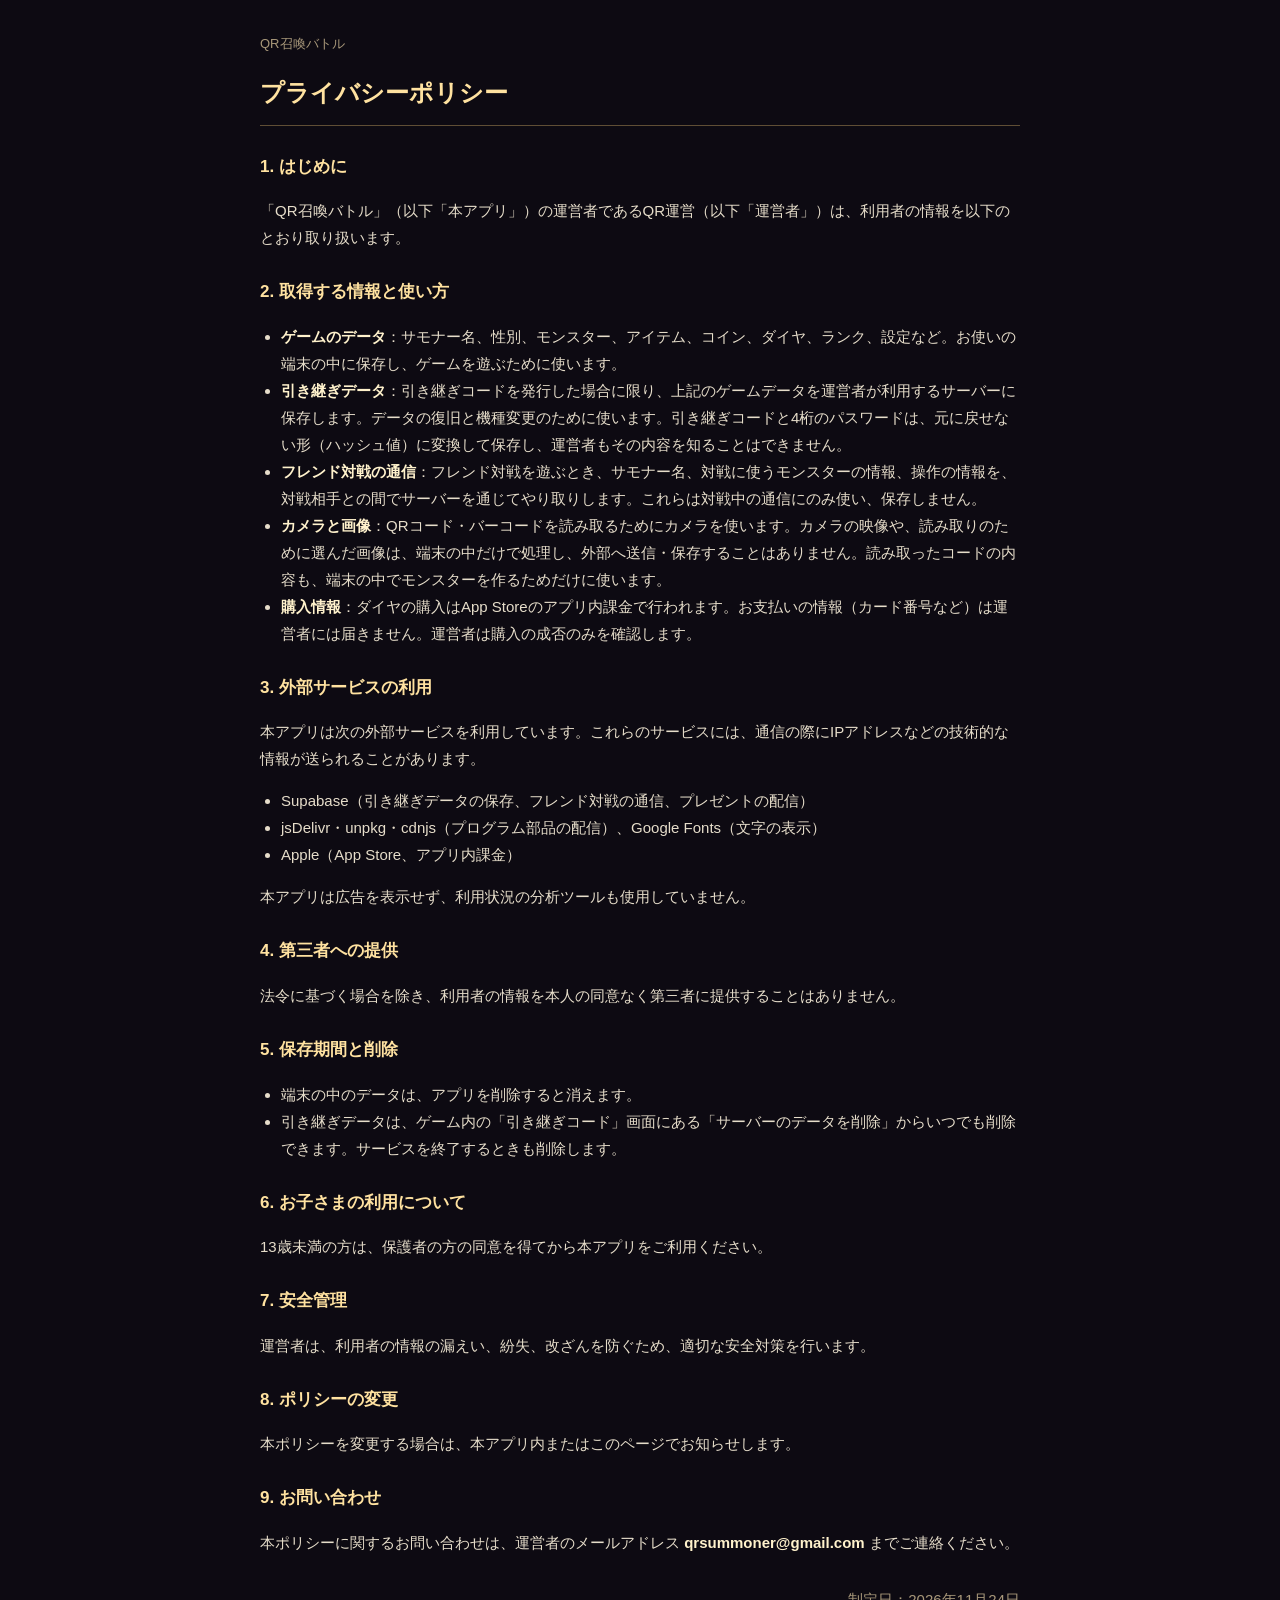
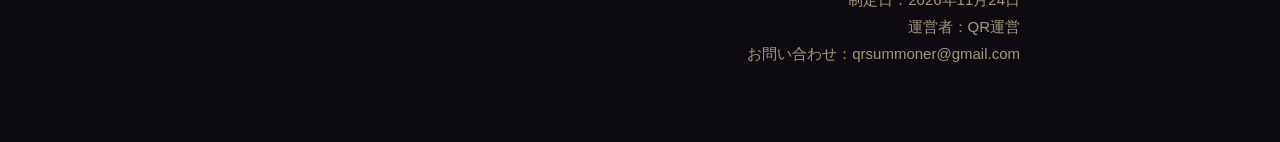
==== privacy.html @ c63cae7f "Add files via upload" ====
<!DOCTYPE html>
<html lang="ja"><head><meta charset="utf-8"><meta name="viewport" content="width=device-width,initial-scale=1">
<title>プライバシーポリシー｜QR召喚バトル</title>
<style>body{margin:0;background:#0d0a12;color:#e6ddca;font:15px/1.8 -apple-system,"Hiragino Sans","Noto Sans JP",sans-serif}
main{max-width:760px;margin:0 auto;padding:32px 20px 60px}h1{font-size:24px;color:#ffe2a0;border-bottom:1px solid rgba(217,180,106,.4);padding-bottom:10px}
h3{color:#ffe2a0;margin:26px 0 6px;font-size:17px}b{color:#fff2cc}ul,ol{padding-left:1.4em}.lgD{color:#a8987a;text-align:right;margin-top:30px}
.app{color:#a8987a;font-size:13px;margin:0}</style></head>
<body><main><p class="app">QR召喚バトル</p><h1>プライバシーポリシー</h1>
<h3>1. はじめに</h3>
<p>「QR召喚バトル」（以下「本アプリ」）の運営者であるQR運営（以下「運営者」）は、利用者の情報を以下のとおり取り扱います。</p>
<h3>2. 取得する情報と使い方</h3>
<ul>
<li><b>ゲームのデータ</b>：サモナー名、性別、モンスター、アイテム、コイン、ダイヤ、ランク、設定など。お使いの端末の中に保存し、ゲームを遊ぶために使います。</li>
<li><b>引き継ぎデータ</b>：引き継ぎコードを発行した場合に限り、上記のゲームデータを運営者が利用するサーバーに保存します。データの復旧と機種変更のために使います。引き継ぎコードと4桁のパスワードは、元に戻せない形（ハッシュ値）に変換して保存し、運営者もその内容を知ることはできません。</li>
<li><b>フレンド対戦の通信</b>：フレンド対戦を遊ぶとき、サモナー名、対戦に使うモンスターの情報、操作の情報を、対戦相手との間でサーバーを通じてやり取りします。これらは対戦中の通信にのみ使い、保存しません。</li>
<li><b>カメラと画像</b>：QRコード・バーコードを読み取るためにカメラを使います。カメラの映像や、読み取りのために選んだ画像は、端末の中だけで処理し、外部へ送信・保存することはありません。読み取ったコードの内容も、端末の中でモンスターを作るためだけに使います。</li>
<li><b>購入情報</b>：ダイヤの購入はApp Storeのアプリ内課金で行われます。お支払いの情報（カード番号など）は運営者には届きません。運営者は購入の成否のみを確認します。</li>
</ul>
<h3>3. 外部サービスの利用</h3>
<p>本アプリは次の外部サービスを利用しています。これらのサービスには、通信の際にIPアドレスなどの技術的な情報が送られることがあります。</p>
<ul>
<li>Supabase（引き継ぎデータの保存、フレンド対戦の通信、プレゼントの配信）</li>
<li>jsDelivr・unpkg・cdnjs（プログラム部品の配信）、Google Fonts（文字の表示）</li>
<li>Apple（App Store、アプリ内課金）</li>
</ul>
<p>本アプリは広告を表示せず、利用状況の分析ツールも使用していません。</p>
<h3>4. 第三者への提供</h3>
<p>法令に基づく場合を除き、利用者の情報を本人の同意なく第三者に提供することはありません。</p>
<h3>5. 保存期間と削除</h3>
<ul>
<li>端末の中のデータは、アプリを削除すると消えます。</li>
<li>引き継ぎデータは、ゲーム内の「引き継ぎコード」画面にある「サーバーのデータを削除」からいつでも削除できます。サービスを終了するときも削除します。</li>
</ul>
<h3>6. お子さまの利用について</h3>
<p>13歳未満の方は、保護者の方の同意を得てから本アプリをご利用ください。</p>
<h3>7. 安全管理</h3>
<p>運営者は、利用者の情報の漏えい、紛失、改ざんを防ぐため、適切な安全対策を行います。</p>
<h3>8. ポリシーの変更</h3>
<p>本ポリシーを変更する場合は、本アプリ内またはこのページでお知らせします。</p>
<h3>9. お問い合わせ</h3>
<p>本ポリシーに関するお問い合わせは、運営者のメールアドレス <b>qrsummoner@gmail.com</b> までご連絡ください。</p>
<p class="lgD">制定日：2026年11月24日<br>運営者：QR運営<br>お問い合わせ：qrsummoner@gmail.com</p>

</main></body></html>
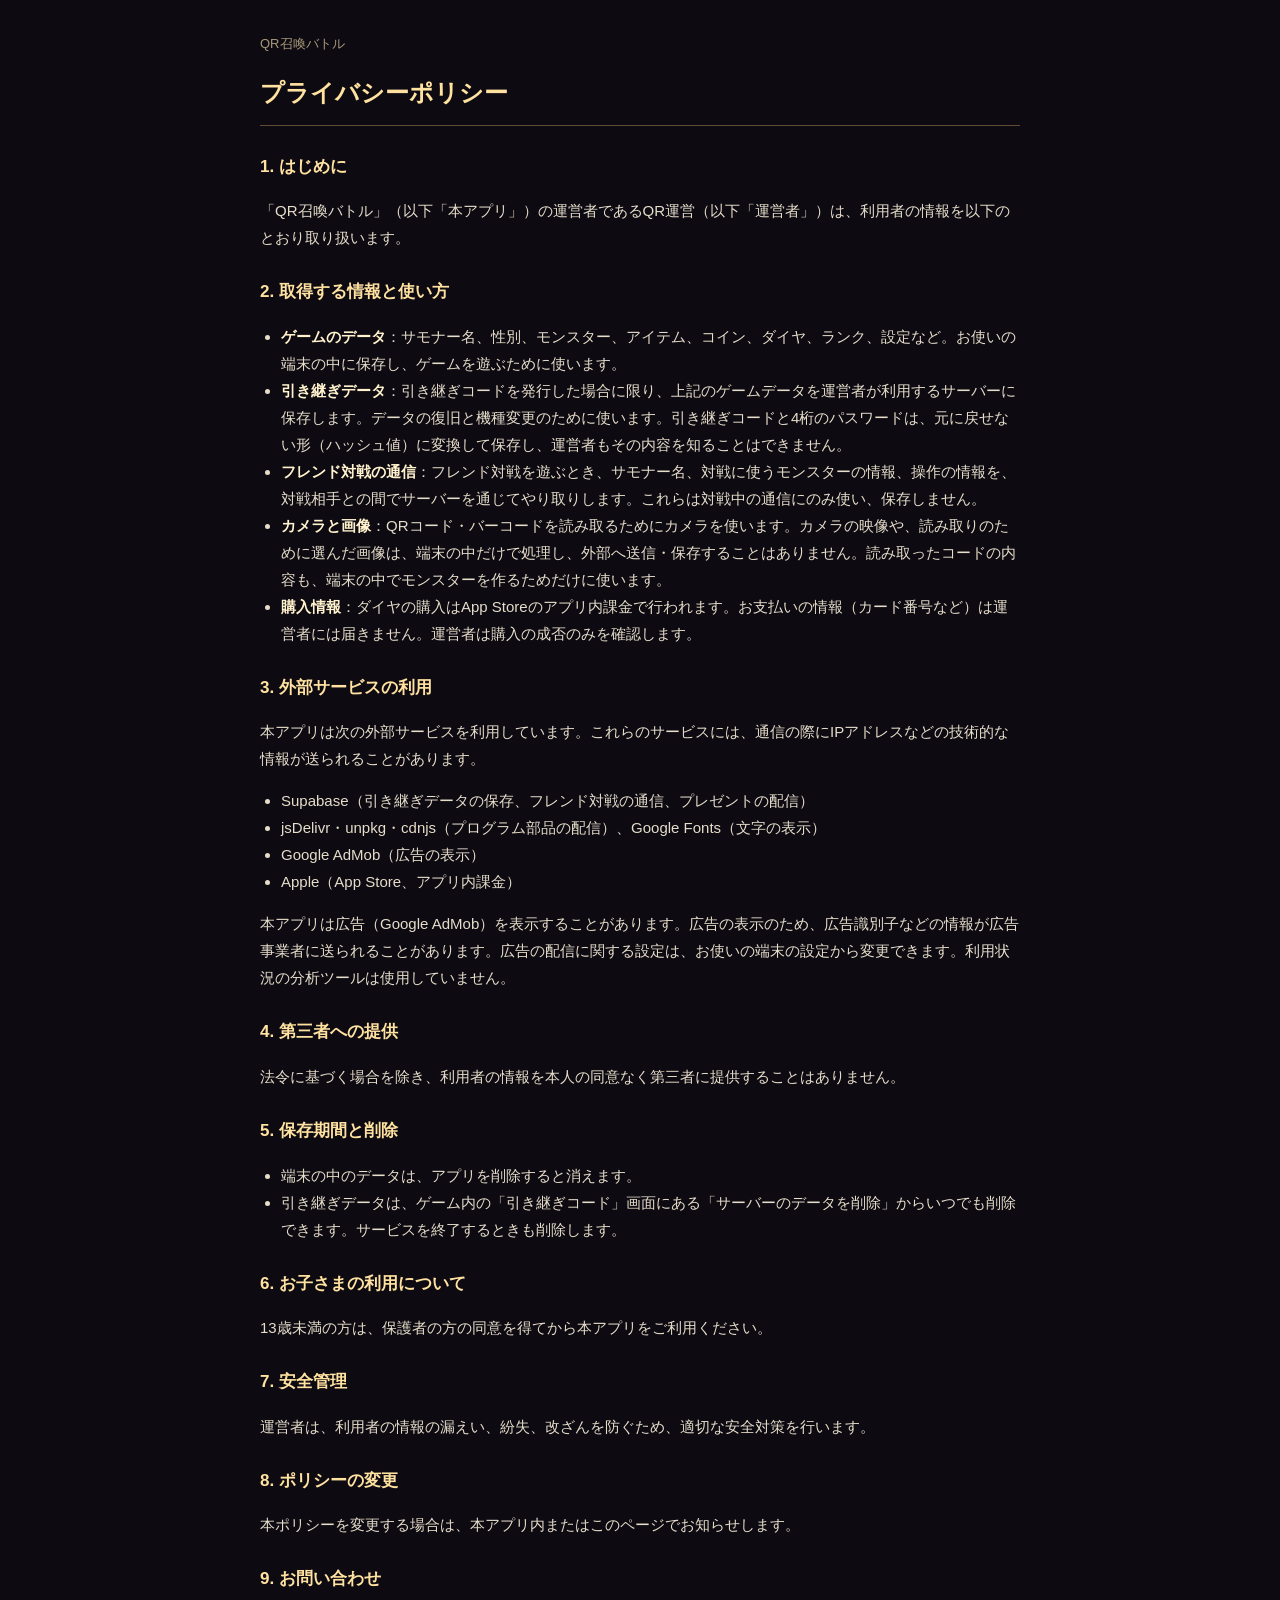
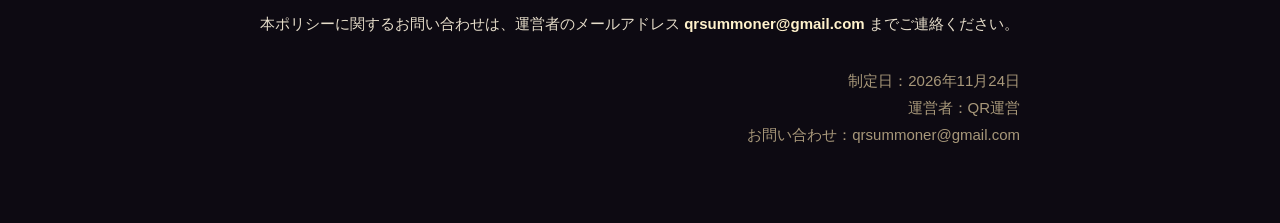
==== commit 500094fb: "Add files via upload" ====
--- a/privacy.html
+++ b/privacy.html
@@ -21,9 +21,10 @@
 <ul>
 <li>Supabase（引き継ぎデータの保存、フレンド対戦の通信、プレゼントの配信）</li>
 <li>jsDelivr・unpkg・cdnjs（プログラム部品の配信）、Google Fonts（文字の表示）</li>
+<li>Google AdMob（広告の表示）</li>
 <li>Apple（App Store、アプリ内課金）</li>
 </ul>
-<p>本アプリは広告を表示せず、利用状況の分析ツールも使用していません。</p>
+<p>本アプリは広告（Google AdMob）を表示することがあります。広告の表示のため、広告識別子などの情報が広告事業者に送られることがあります。広告の配信に関する設定は、お使いの端末の設定から変更できます。利用状況の分析ツールは使用していません。</p>
 <h3>4. 第三者への提供</h3>
 <p>法令に基づく場合を除き、利用者の情報を本人の同意なく第三者に提供することはありません。</p>
 <h3>5. 保存期間と削除</h3>
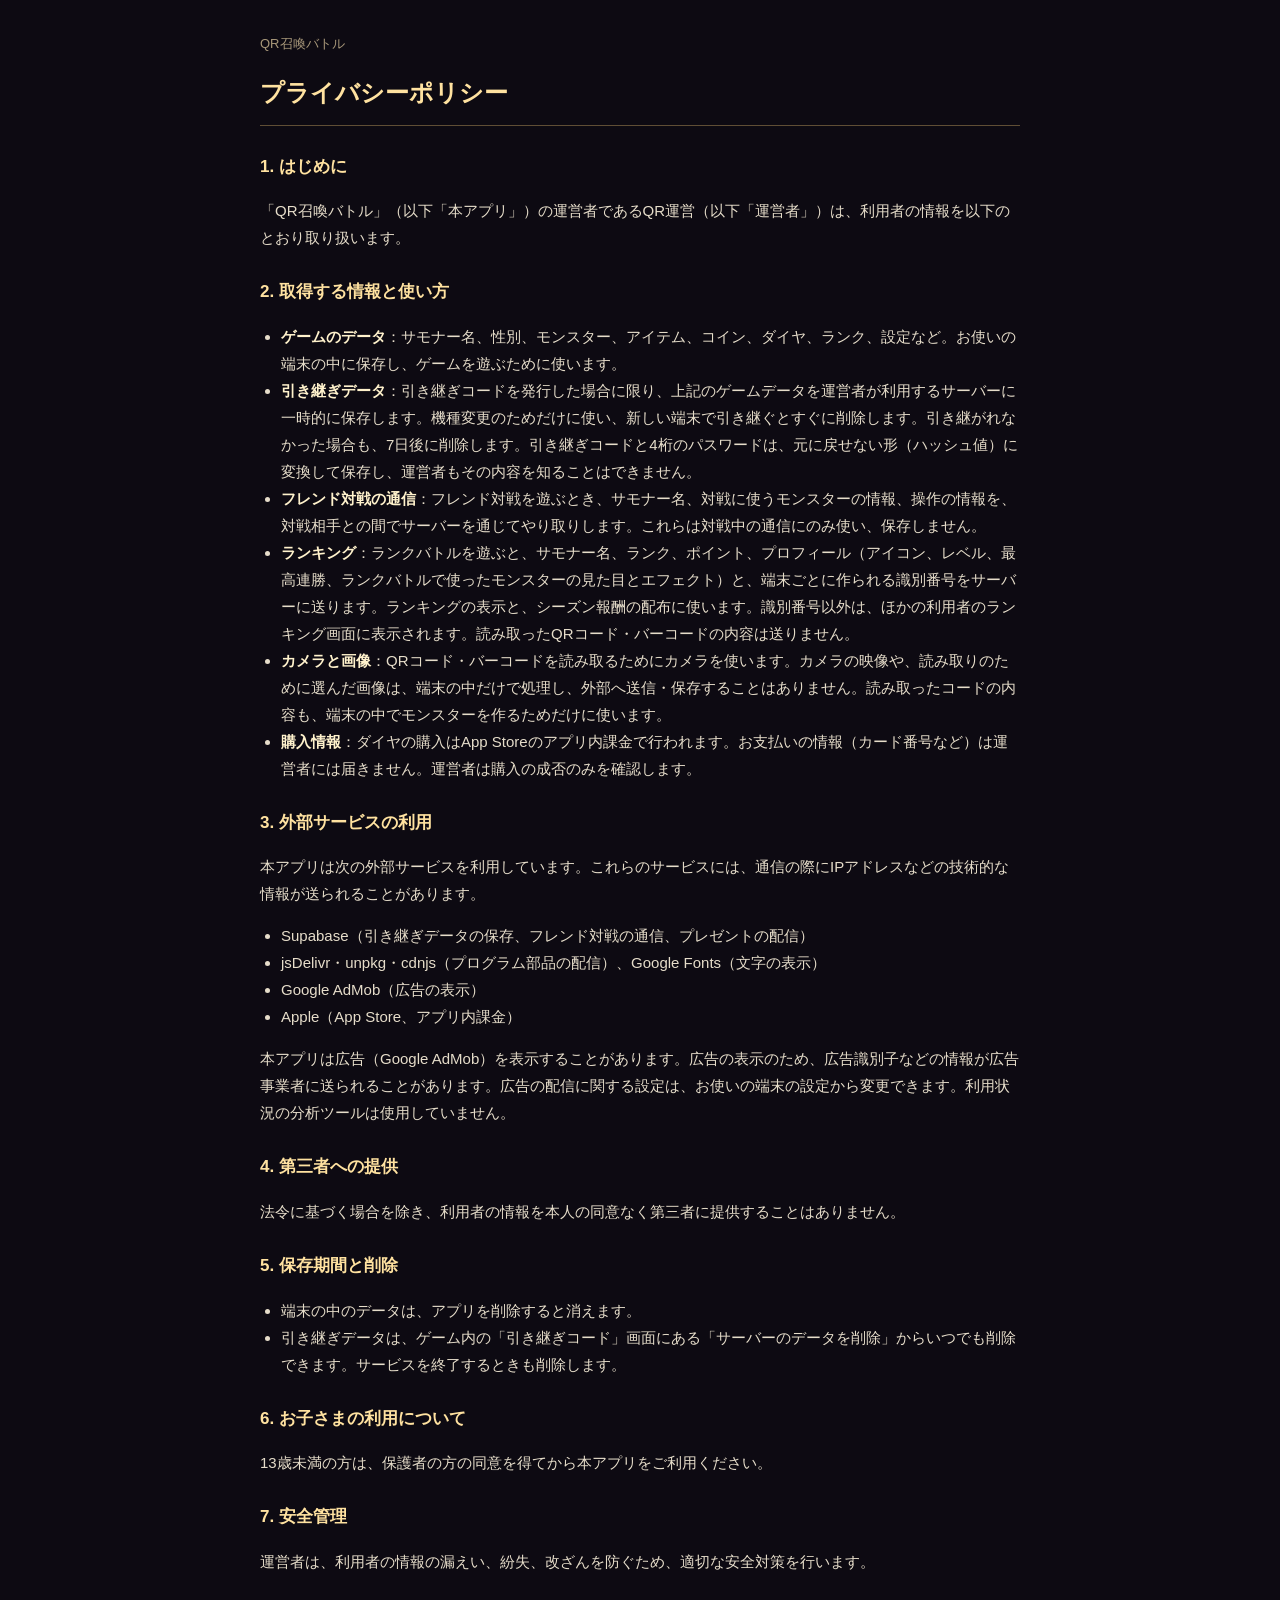
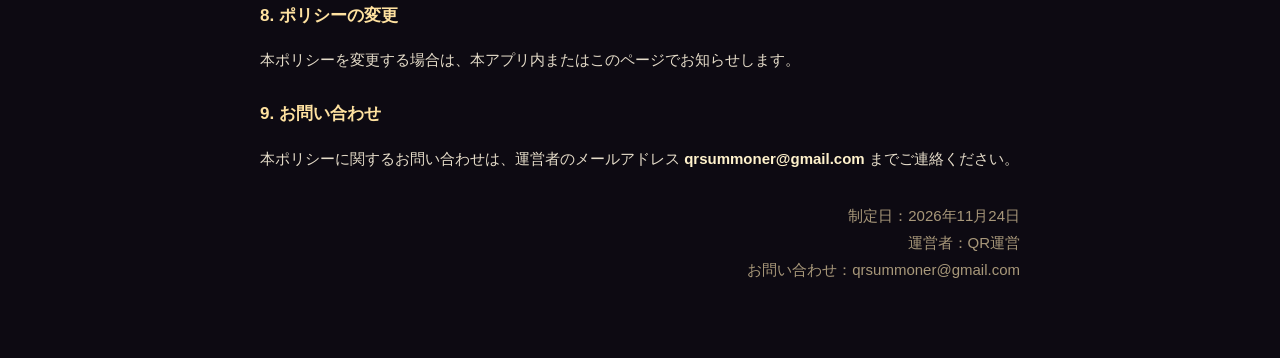
==== commit 9b4d4daf: "Add files via upload" ====
--- a/privacy.html
+++ b/privacy.html
@@ -11,8 +11,9 @@
 <h3>2. 取得する情報と使い方</h3>
 <ul>
 <li><b>ゲームのデータ</b>：サモナー名、性別、モンスター、アイテム、コイン、ダイヤ、ランク、設定など。お使いの端末の中に保存し、ゲームを遊ぶために使います。</li>
-<li><b>引き継ぎデータ</b>：引き継ぎコードを発行した場合に限り、上記のゲームデータを運営者が利用するサーバーに保存します。データの復旧と機種変更のために使います。引き継ぎコードと4桁のパスワードは、元に戻せない形（ハッシュ値）に変換して保存し、運営者もその内容を知ることはできません。</li>
+<li><b>引き継ぎデータ</b>：引き継ぎコードを発行した場合に限り、上記のゲームデータを運営者が利用するサーバーに一時的に保存します。機種変更のためだけに使い、新しい端末で引き継ぐとすぐに削除します。引き継がれなかった場合も、7日後に削除します。引き継ぎコードと4桁のパスワードは、元に戻せない形（ハッシュ値）に変換して保存し、運営者もその内容を知ることはできません。</li>
 <li><b>フレンド対戦の通信</b>：フレンド対戦を遊ぶとき、サモナー名、対戦に使うモンスターの情報、操作の情報を、対戦相手との間でサーバーを通じてやり取りします。これらは対戦中の通信にのみ使い、保存しません。</li>
+<li><b>ランキング</b>：ランクバトルを遊ぶと、サモナー名、ランク、ポイント、プロフィール（アイコン、レベル、最高連勝、ランクバトルで使ったモンスターの見た目とエフェクト）と、端末ごとに作られる識別番号をサーバーに送ります。ランキングの表示と、シーズン報酬の配布に使います。識別番号以外は、ほかの利用者のランキング画面に表示されます。読み取ったQRコード・バーコードの内容は送りません。</li>
 <li><b>カメラと画像</b>：QRコード・バーコードを読み取るためにカメラを使います。カメラの映像や、読み取りのために選んだ画像は、端末の中だけで処理し、外部へ送信・保存することはありません。読み取ったコードの内容も、端末の中でモンスターを作るためだけに使います。</li>
 <li><b>購入情報</b>：ダイヤの購入はApp Storeのアプリ内課金で行われます。お支払いの情報（カード番号など）は運営者には届きません。運営者は購入の成否のみを確認します。</li>
 </ul>
